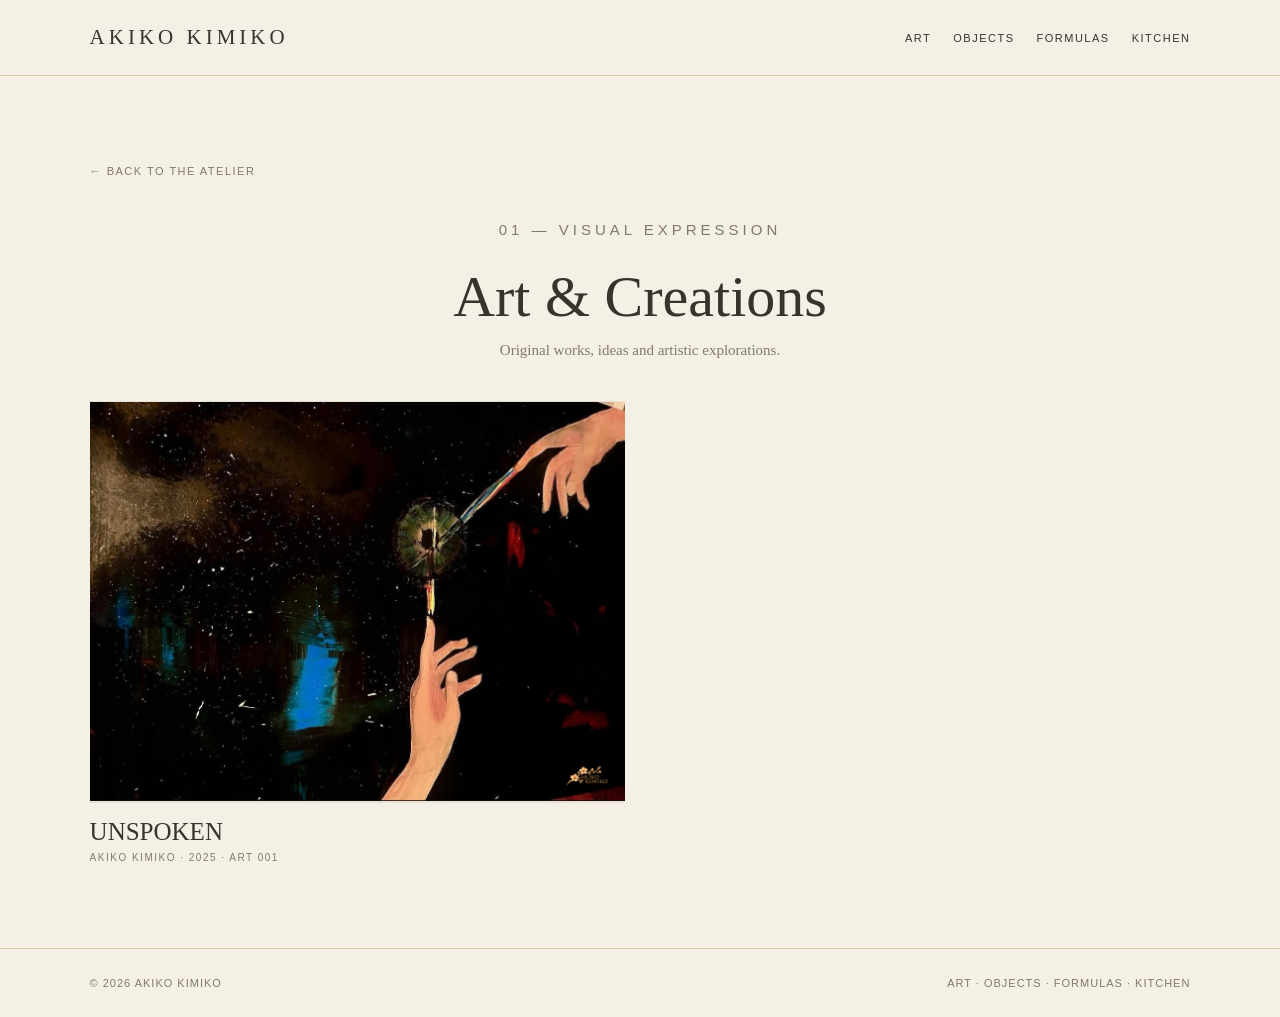
==== art.html @ 0b5949c3 "Add files via upload" ====
<!DOCTYPE html>
<html lang="en"><head><meta charset="UTF-8"><meta name="viewport" content="width=device-width, initial-scale=1.0">
<meta name="description" content="AKIKO KIMIKO — a creative atelier."><title>Art & Creations | AKIKO KIMIKO</title><link rel="stylesheet" href="styles.css"></head>
<body><header><a href="index.html" class="logo">AKIKO KIMIKO</a><nav><a href="art.html">Art</a><a href="objects.html">Objects</a><a href="formulas.html">Formulas</a><a href="kitchen.html">Kitchen</a></nav></header>
<main>
<section class="section"><a class="back-link" href="index.html">← Back to the atelier</a>
<div class="section-heading centered-heading"><p class="eyebrow">01 — Visual expression</p><h2>Art & Creations</h2><p>Original works, ideas and artistic explorations.</p></div>
<div class="art-grid"><a class="art-card" href="unspoken.html"><div class="art-thumb"><img src="images/unspoken.png" alt="UNSPOKEN — original artwork by AKIKO KIMIKO"></div><h3>UNSPOKEN</h3><p>AKIKO KIMIKO · 2025 · ART 001</p></a></div></section>
</main><footer><span>© 2026 AKIKO KIMIKO</span><span>ART · OBJECTS · FORMULAS · KITCHEN</span></footer><script src="script.js"></script></body></html>
---- styles.css ----
:root{--cream:#F5F0E6;--dark:#37332D;--muted:#82796B;--accent:#C5A46D;--line:#D9C8A8}
*{box-sizing:border-box;margin:0;padding:0}
html{scroll-behavior:smooth}
body{background:var(--cream);color:var(--dark);font-family:Georgia,"Times New Roman",serif}
a{color:inherit;text-decoration:none}
header{padding:25px 7%;display:flex;justify-content:space-between;align-items:center;gap:20px;border-bottom:1px solid var(--line)}
.logo{font-size:21px;letter-spacing:4px;font-weight:normal}
nav{display:flex;flex-wrap:wrap;gap:22px;font:11px Arial,sans-serif;letter-spacing:1.5px;text-transform:uppercase}
nav a:hover,.category-card:hover h3,.art-card:hover h3{color:var(--accent)}
.hero{min-height:76vh;padding:95px 7%;display:flex;flex-direction:column;justify-content:center;align-items:flex-start}
.eyebrow{font:11px Arial,sans-serif;letter-spacing:4px;color:var(--muted);text-transform:uppercase;margin-bottom:25px}
.hero h1{font-size:clamp(55px,10vw,125px);font-weight:normal;line-height:.95;letter-spacing:-4px}
.hero h1 span{display:block;background:linear-gradient(110deg,#A47A3D 0%,#D9BD83 25%,#FFF5D8 45%,#B58C4E 55%,#F5E5B8 70%,#A47A3D 100%);background-size:200% auto;-webkit-background-clip:text;background-clip:text;-webkit-text-fill-color:transparent;animation:goldShimmer 18s ease-in-out infinite alternate}
@keyframes goldShimmer{from{background-position:0% center}to{background-position:100% center}}
.hero-description{max-width:440px;margin-top:30px;font-size:17px;line-height:1.8;color:var(--muted)}
.discover{margin-top:38px;font:11px Arial,sans-serif;letter-spacing:2px;text-transform:uppercase;border-bottom:1px solid var(--dark);padding-bottom:8px}
.section{padding:85px 7%}.section-heading{margin-bottom:42px}.section-heading h2{font-size:clamp(36px,5vw,58px);font-weight:normal}.section-heading p{margin-top:12px;color:var(--muted);font-size:15px}.centered-heading{text-align:center}
.category-grid,.art-grid{display:grid;grid-template-columns:repeat(2,minmax(0,1fr));gap:42px 30px}
.category-card,.art-card{display:block}.category-image{aspect-ratio:4/3;background:#e8e1d6;display:flex;align-items:center;justify-content:center;overflow:hidden}.category-image span{font-size:42px;font-style:italic;color:rgba(55,51,45,.55)}
.category-info{padding-top:17px}.category-info h3{font-size:26px;font-weight:normal}.category-info p{margin-top:7px;color:var(--muted);font-size:14px}
.art-thumb{width:100%;aspect-ratio:4/3;background:#e8e1d6;display:flex;align-items:center;justify-content:center;overflow:hidden}.art-thumb img{width:100%;height:100%;object-fit:contain;display:block}
.art-card h3{font-size:25px;font-weight:normal;margin-top:15px}.art-card p{margin-top:6px;color:var(--muted);font:10px Arial,sans-serif;letter-spacing:1.5px}
.work-head{text-align:center;max-width:900px;margin:0 auto 34px}.work-meta{color:var(--accent);font:10px Arial,sans-serif;letter-spacing:2.5px;text-transform:uppercase;margin-bottom:17px}
.work-title{font-size:clamp(40px,6vw,62px);font-weight:normal}.work-subtitle{color:var(--muted);font-size:15px;font-style:italic;margin-top:12px}
.featured-work-image{width:100%;max-width:1000px;margin:0 auto;min-height:250px;background:#e8e1d6;display:flex;align-items:center;justify-content:center;overflow:hidden}.featured-work-image img{width:100%;height:auto;max-height:850px;object-fit:contain;display:block}
.story-box{max-width:900px;margin:38px auto 0;background:#fff;border:1px solid var(--accent);padding:32px 38px;line-height:1.9}
.story-header{display:flex;justify-content:space-between;align-items:center;gap:15px;margin-bottom:20px}.story-header h3{font-size:23px;font-weight:normal}
.language-switch{display:flex;gap:10px;font:11px Arial,sans-serif;letter-spacing:1px}.language-switch button{background:none;border:none;color:var(--muted);cursor:pointer;font:inherit;padding:5px}
.language-switch button.active,.language-switch button:hover{color:var(--accent);text-decoration:underline;text-underline-offset:4px}
.story-text{color:var(--dark);font-size:15px;white-space:pre-line}
.back-link{display:inline-block;margin-bottom:32px;color:var(--muted);font:11px Arial,sans-serif;letter-spacing:1.5px;text-transform:uppercase}
.about{background:#e8e1d6;text-align:center;padding:90px 12%}.about h2{font-size:clamp(35px,5vw,58px);font-weight:normal;margin-bottom:22px}.about p{max-width:650px;margin:auto;font-size:17px;line-height:1.9;color:#6e695e}
footer{border-top:1px solid var(--line);padding:28px 7%;display:flex;justify-content:space-between;flex-wrap:wrap;gap:15px;font:11px Arial,sans-serif;letter-spacing:1px;color:var(--muted)}
@media(max-width:650px){header{flex-direction:column;gap:20px}nav{justify-content:center;gap:14px}.hero{min-height:65vh;padding-top:70px}.hero h1{letter-spacing:-2px}.section{padding-top:65px;padding-bottom:65px}.category-grid,.art-grid{grid-template-columns:1fr}.story-box{padding:24px 20px}.story-header{align-items:flex-start;flex-direction:column}}
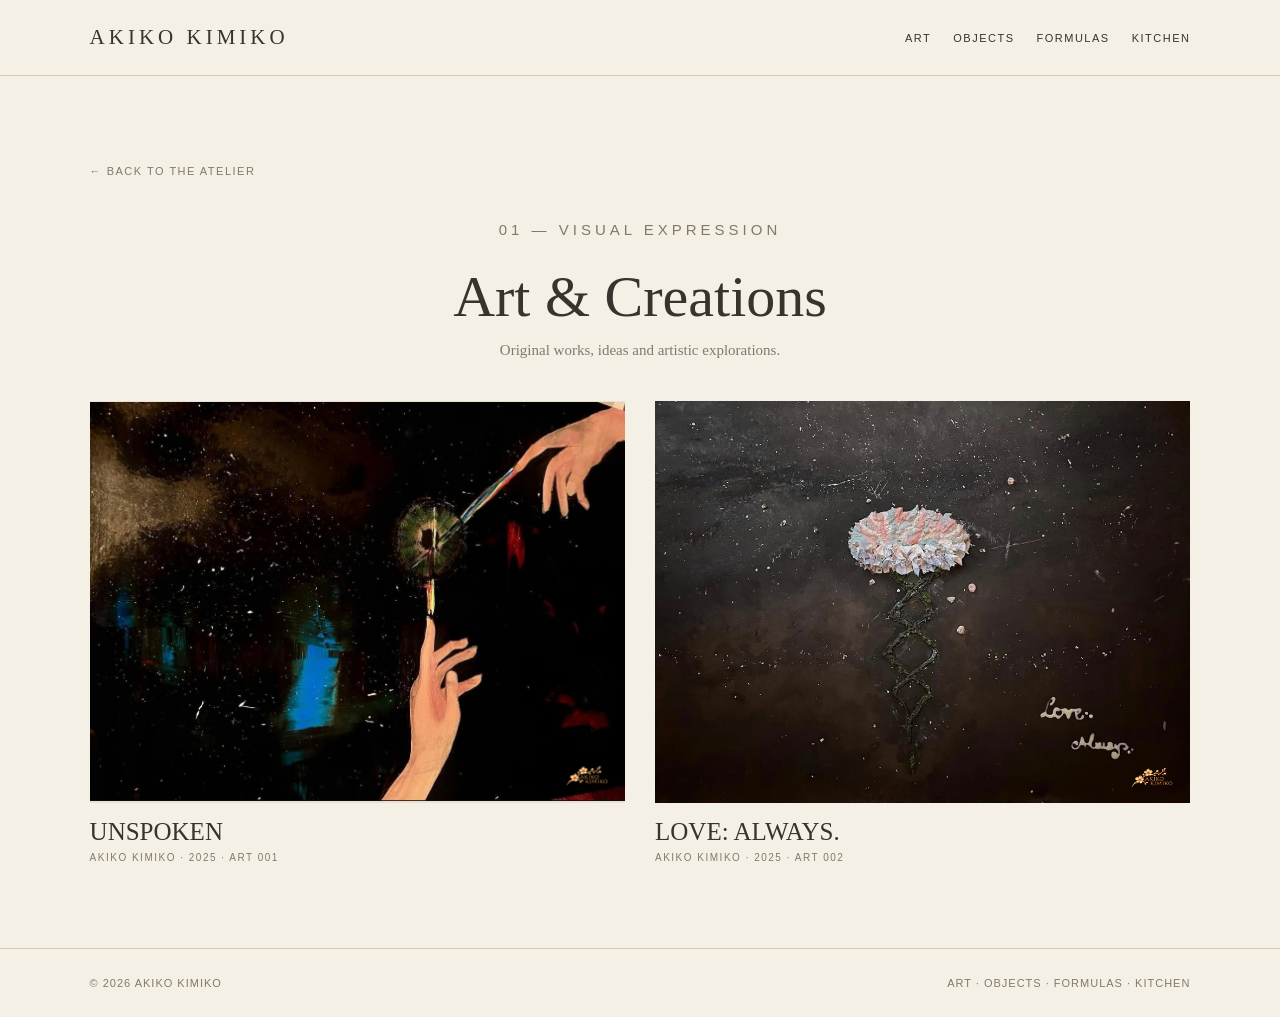
==== commit 3f94baec: "Add files via upload" ====
--- a/art.html
+++ b/art.html
@@ -5,5 +5,8 @@
 <main>
 <section class="section"><a class="back-link" href="index.html">← Back to the atelier</a>
 <div class="section-heading centered-heading"><p class="eyebrow">01 — Visual expression</p><h2>Art & Creations</h2><p>Original works, ideas and artistic explorations.</p></div>
-<div class="art-grid"><a class="art-card" href="unspoken.html"><div class="art-thumb"><img src="images/unspoken.png" alt="UNSPOKEN — original artwork by AKIKO KIMIKO"></div><h3>UNSPOKEN</h3><p>AKIKO KIMIKO · 2025 · ART 001</p></a></div></section>
+<div class="art-grid">
+<a class="art-card" href="unspoken.html"><div class="art-thumb"><img src="images/unspoken.png" alt="UNSPOKEN — original artwork by AKIKO KIMIKO"></div><h3>UNSPOKEN</h3><p>AKIKO KIMIKO · 2025 · ART 001</p></a>
+<a class="art-card" href="love-always.html"><div class="art-thumb"><img src="images/love-always.png" alt="LOVE: ALWAYS. — original artwork by AKIKO KIMIKO"></div><h3>LOVE: ALWAYS.</h3><p>AKIKO KIMIKO · 2025 · ART 002</p></a>
+</div></section>
 </main><footer><span>© 2026 AKIKO KIMIKO</span><span>ART · OBJECTS · FORMULAS · KITCHEN</span></footer><script src="script.js"></script></body></html>
--- a/styles.css
+++ b/styles.css
@@ -32,3 +32,5 @@
 .about{background:#e8e1d6;text-align:center;padding:90px 12%}.about h2{font-size:clamp(35px,5vw,58px);font-weight:normal;margin-bottom:22px}.about p{max-width:650px;margin:auto;font-size:17px;line-height:1.9;color:#6e695e}
 footer{border-top:1px solid var(--line);padding:28px 7%;display:flex;justify-content:space-between;flex-wrap:wrap;gap:15px;font:11px Arial,sans-serif;letter-spacing:1px;color:var(--muted)}
 @media(max-width:650px){header{flex-direction:column;gap:20px}nav{justify-content:center;gap:14px}.hero{min-height:65vh;padding-top:70px}.hero h1{letter-spacing:-2px}.section{padding-top:65px;padding-bottom:65px}.category-grid,.art-grid{grid-template-columns:1fr}.story-box{padding:24px 20px}.story-header{align-items:flex-start;flex-direction:column}}
+
+.work-note{max-width:900px;margin:18px auto 0;text-align:center;color:var(--muted);font-size:13px;font-style:italic;line-height:1.7}
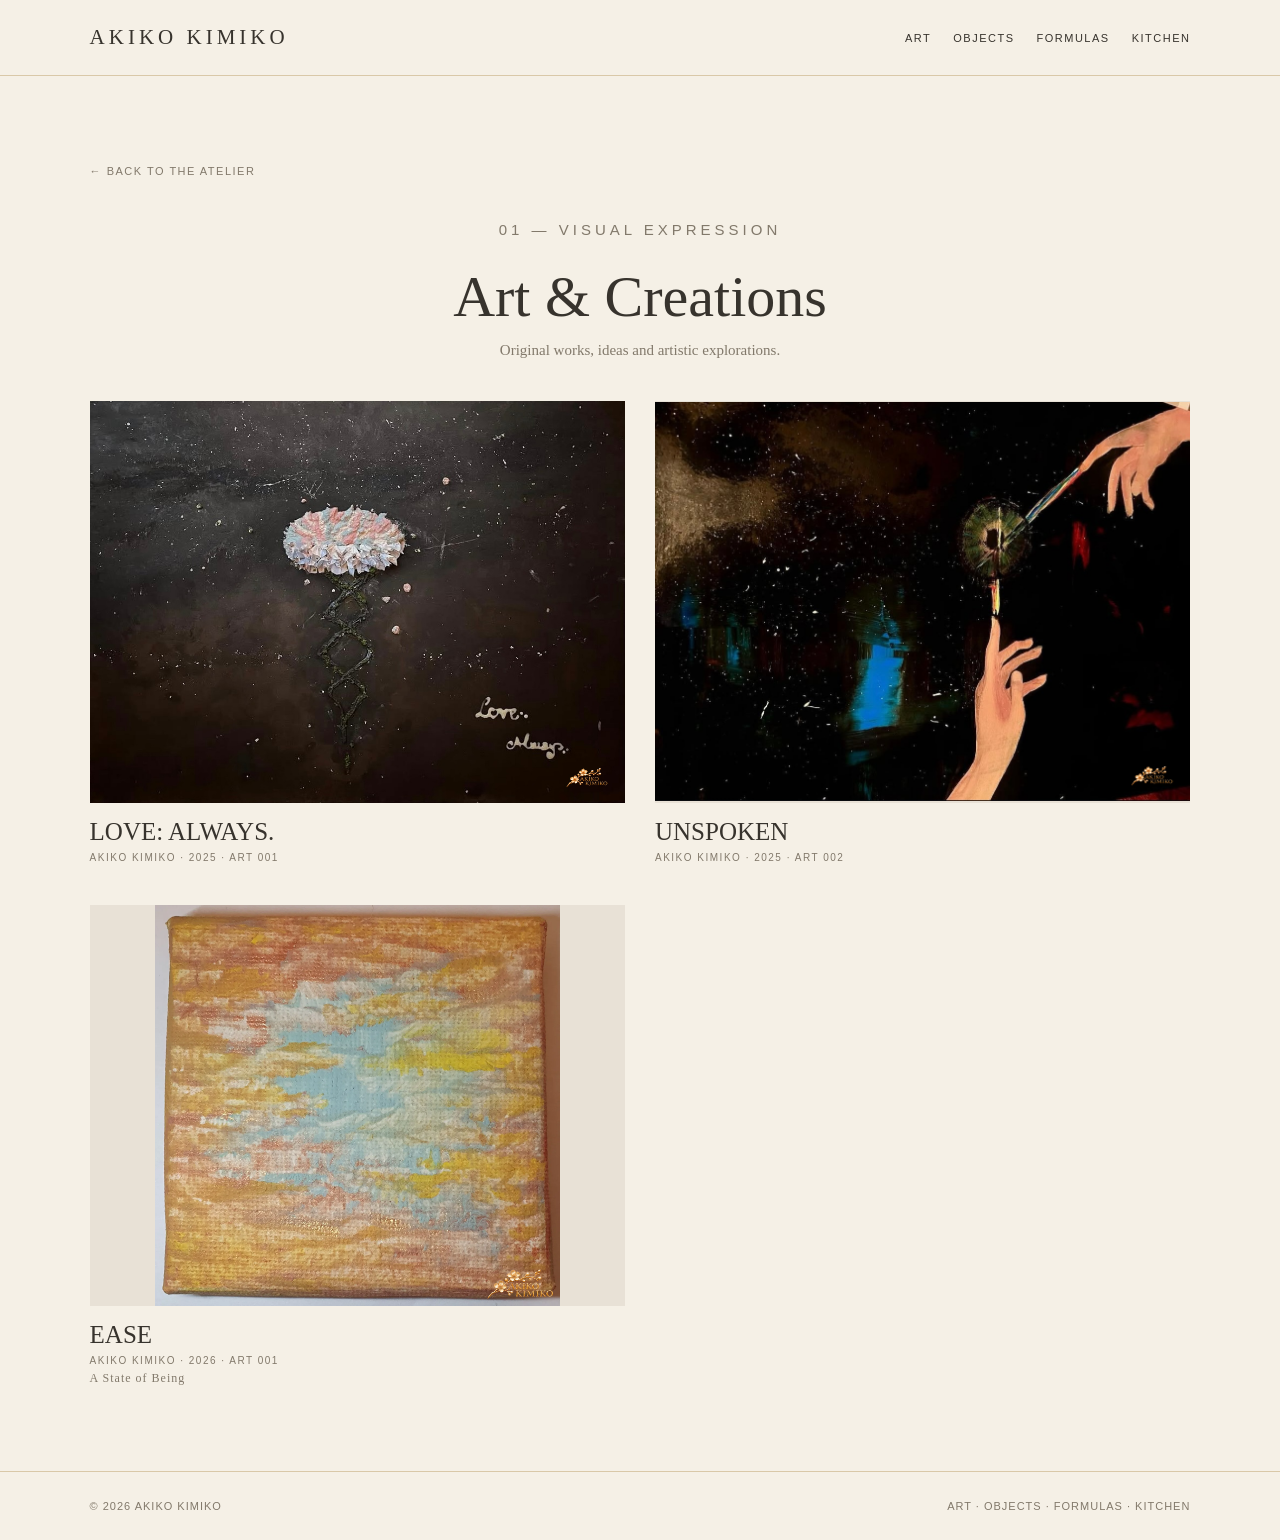
==== commit 6918749b: "Add files via upload" ====
--- a/art.html
+++ b/art.html
@@ -6,7 +6,8 @@
 <section class="section"><a class="back-link" href="index.html">← Back to the atelier</a>
 <div class="section-heading centered-heading"><p class="eyebrow">01 — Visual expression</p><h2>Art & Creations</h2><p>Original works, ideas and artistic explorations.</p></div>
 <div class="art-grid">
-<a class="art-card" href="unspoken.html"><div class="art-thumb"><img src="images/unspoken.png" alt="UNSPOKEN — original artwork by AKIKO KIMIKO"></div><h3>UNSPOKEN</h3><p>AKIKO KIMIKO · 2025 · ART 001</p></a>
-<a class="art-card" href="love-always.html"><div class="art-thumb"><img src="images/love-always.png" alt="LOVE: ALWAYS. — original artwork by AKIKO KIMIKO"></div><h3>LOVE: ALWAYS.</h3><p>AKIKO KIMIKO · 2025 · ART 002</p></a>
+<a class="art-card" href="love-always.html"><div class="art-thumb"><img src="images/love-always.png" alt="LOVE: ALWAYS. — original artwork by AKIKO KIMIKO"></div><h3>LOVE: ALWAYS.</h3><p>AKIKO KIMIKO · 2025 · ART 001</p></a>
+<a class="art-card" href="unspoken.html"><div class="art-thumb"><img src="images/unspoken.png" alt="UNSPOKEN — original artwork by AKIKO KIMIKO"></div><h3>UNSPOKEN</h3><p>AKIKO KIMIKO · 2025 · ART 002</p></a>
+<a class="art-card" href="ease.html"><div class="art-thumb"><img src="images/ease.png" alt="EASE — A STATE OF BEING — original artwork by AKIKO KIMIKO"></div><h3>EASE</h3><p>AKIKO KIMIKO · 2026 · ART 001</p><span class="art-subtitle">A State of Being</span></a>
 </div></section>
 </main><footer><span>© 2026 AKIKO KIMIKO</span><span>ART · OBJECTS · FORMULAS · KITCHEN</span></footer><script src="script.js"></script></body></html>
--- a/styles.css
+++ b/styles.css
@@ -34,3 +34,5 @@
 @media(max-width:650px){header{flex-direction:column;gap:20px}nav{justify-content:center;gap:14px}.hero{min-height:65vh;padding-top:70px}.hero h1{letter-spacing:-2px}.section{padding-top:65px;padding-bottom:65px}.category-grid,.art-grid{grid-template-columns:1fr}.story-box{padding:24px 20px}.story-header{align-items:flex-start;flex-direction:column}}
 
 .work-note{max-width:900px;margin:18px auto 0;text-align:center;color:var(--muted);font-size:13px;font-style:italic;line-height:1.7}
+
+.art-subtitle{display:block;color:var(--muted);font-size:12px;letter-spacing:1px;margin-top:5px}
